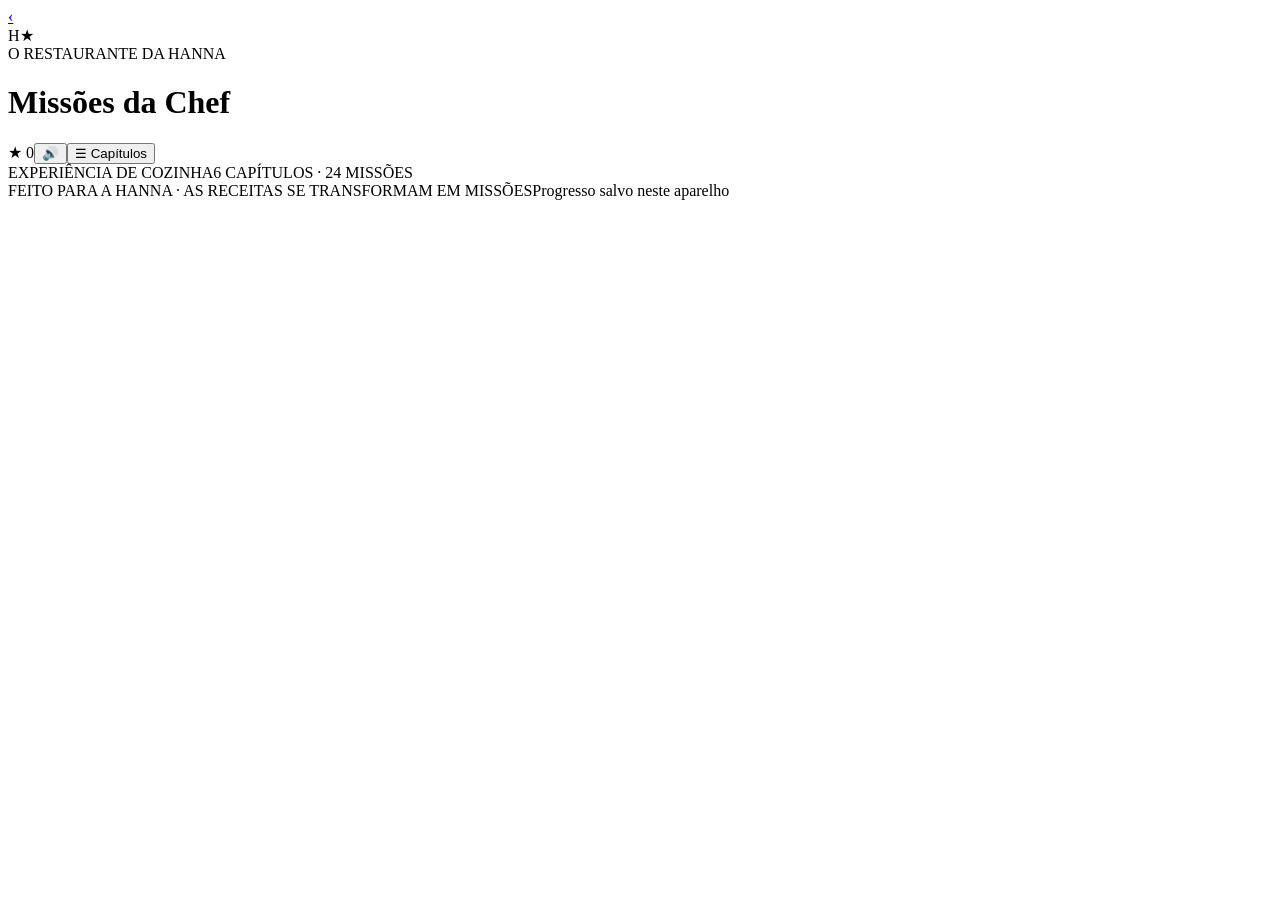
==== missions.html @ 754bc7a2 "feat: entrada para modo de missoes com palco, arte e progresso" ====
<!doctype html>
<html lang="pt-BR">
<head>
<meta charset="utf-8">
<meta name="viewport" content="width=device-width,initial-scale=1,viewport-fit=cover">
<meta name="theme-color" content="#f5efe3">
<meta name="description" content="Cozinha da Hanna: 24 missões, seis capítulos e uma cozinha com etapas de preparo.">
<title>Missões da Chef Hanna 🍳</title>
<link rel="stylesheet" href="assets/missions.css">
</head>
<body>
<div class="mission-app" id="missionApp">
  <header class="topbar">
    <div class="brandline">
      <a class="back" href="index.html" aria-label="Voltar ao restaurante">‹</a>
      <div class="mark">H<span>★</span></div>
      <div><span class="kicker">O RESTAURANTE DA HANNA</span><h1>Missões da Chef</h1></div>
    </div>
    <div class="top-actions"><span id="totalStars" class="star-counter">★ 0</span><button class="top-button" id="toggleVoice" aria-label="Ativar ou desativar falas">🔊</button><button class="top-button" id="showMap">☰ <span>Capítulos</span></button></div>
  </header>
  <div id="statusbar" class="statusbar"><span>EXPERIÊNCIA DE COZINHA</span><span>6 CAPÍTULOS · 24 MISSÕES</span></div>
  <main id="screen" aria-live="polite"></main>
  <footer class="sitefoot"><span>FEITO PARA A HANNA · AS RECEITAS SE TRANSFORMAM EM MISSÕES</span><span id="saveStatus">Progresso salvo neste aparelho</span></footer>
</div>
<div id="modal" class="modal-layer" hidden></div>
<script src="assets/food-art.js"></script>
<script src="assets/voice-engine.js"></script>
<script src="assets/missions-data.js"></script>
<script src="assets/mission-art.js"></script>
<script src="assets/missions-game.js"></script>
</body>
</html>
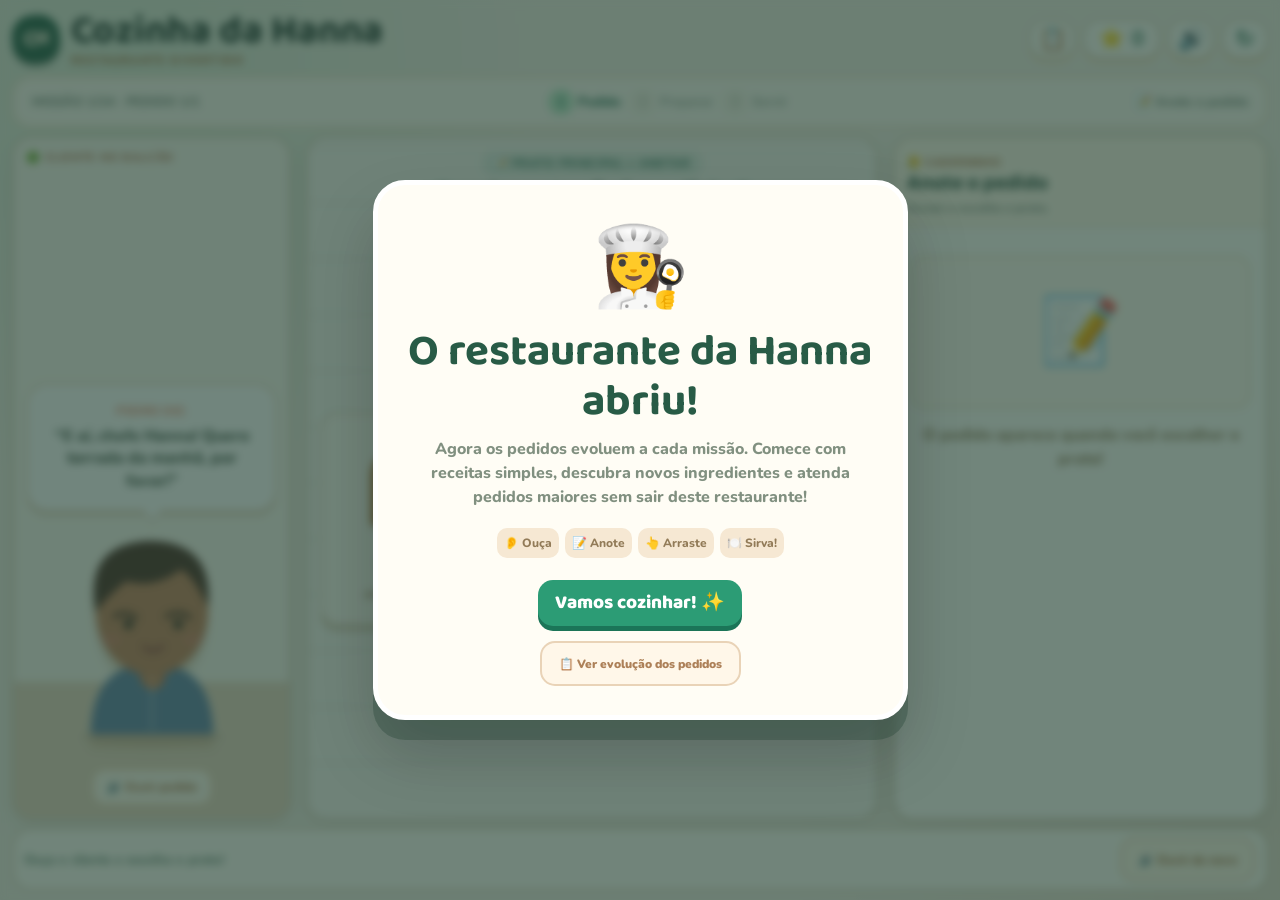
==== commit d2876b82: "fix: remover segundo jogo e redirecionar missoes para o restaurante original" ====
--- a/missions.html
+++ b/missions.html
@@ -1,32 +1,9 @@
 <!doctype html>
 <html lang="pt-BR">
-<head>
-<meta charset="utf-8">
-<meta name="viewport" content="width=device-width,initial-scale=1,viewport-fit=cover">
-<meta name="theme-color" content="#f5efe3">
-<meta name="description" content="Cozinha da Hanna: 24 missões, seis capítulos e uma cozinha com etapas de preparo.">
-<title>Missões da Chef Hanna 🍳</title>
-<link rel="stylesheet" href="assets/missions.css">
+<head><meta charset="utf-8"><meta name="viewport" content="width=device-width, initial-scale=1">
+<title>Cozinha da Hanna — pedidos e missões</title>
+<meta http-equiv="refresh" content="0;url=./index.html">
+<script>location.replace("./index.html"+location.search+location.hash);</script>
 </head>
-<body>
-<div class="mission-app" id="missionApp">
-  <header class="topbar">
-    <div class="brandline">
-      <a class="back" href="index.html" aria-label="Voltar ao restaurante">‹</a>
-      <div class="mark">H<span>★</span></div>
-      <div><span class="kicker">O RESTAURANTE DA HANNA</span><h1>Missões da Chef</h1></div>
-    </div>
-    <div class="top-actions"><span id="totalStars" class="star-counter">★ 0</span><button class="top-button" id="toggleVoice" aria-label="Ativar ou desativar falas">🔊</button><button class="top-button" id="showMap">☰ <span>Capítulos</span></button></div>
-  </header>
-  <div id="statusbar" class="statusbar"><span>EXPERIÊNCIA DE COZINHA</span><span>6 CAPÍTULOS · 24 MISSÕES</span></div>
-  <main id="screen" aria-live="polite"></main>
-  <footer class="sitefoot"><span>FEITO PARA A HANNA · AS RECEITAS SE TRANSFORMAM EM MISSÕES</span><span id="saveStatus">Progresso salvo neste aparelho</span></footer>
-</div>
-<div id="modal" class="modal-layer" hidden></div>
-<script src="assets/food-art.js"></script>
-<script src="assets/voice-engine.js"></script>
-<script src="assets/missions-data.js"></script>
-<script src="assets/mission-art.js"></script>
-<script src="assets/missions-game.js"></script>
-</body>
+<body><p>As missões agora evoluem os pedidos no próprio restaurante.</p><a href="./index.html">Abrir a Cozinha da Hanna</a></body>
 </html>
